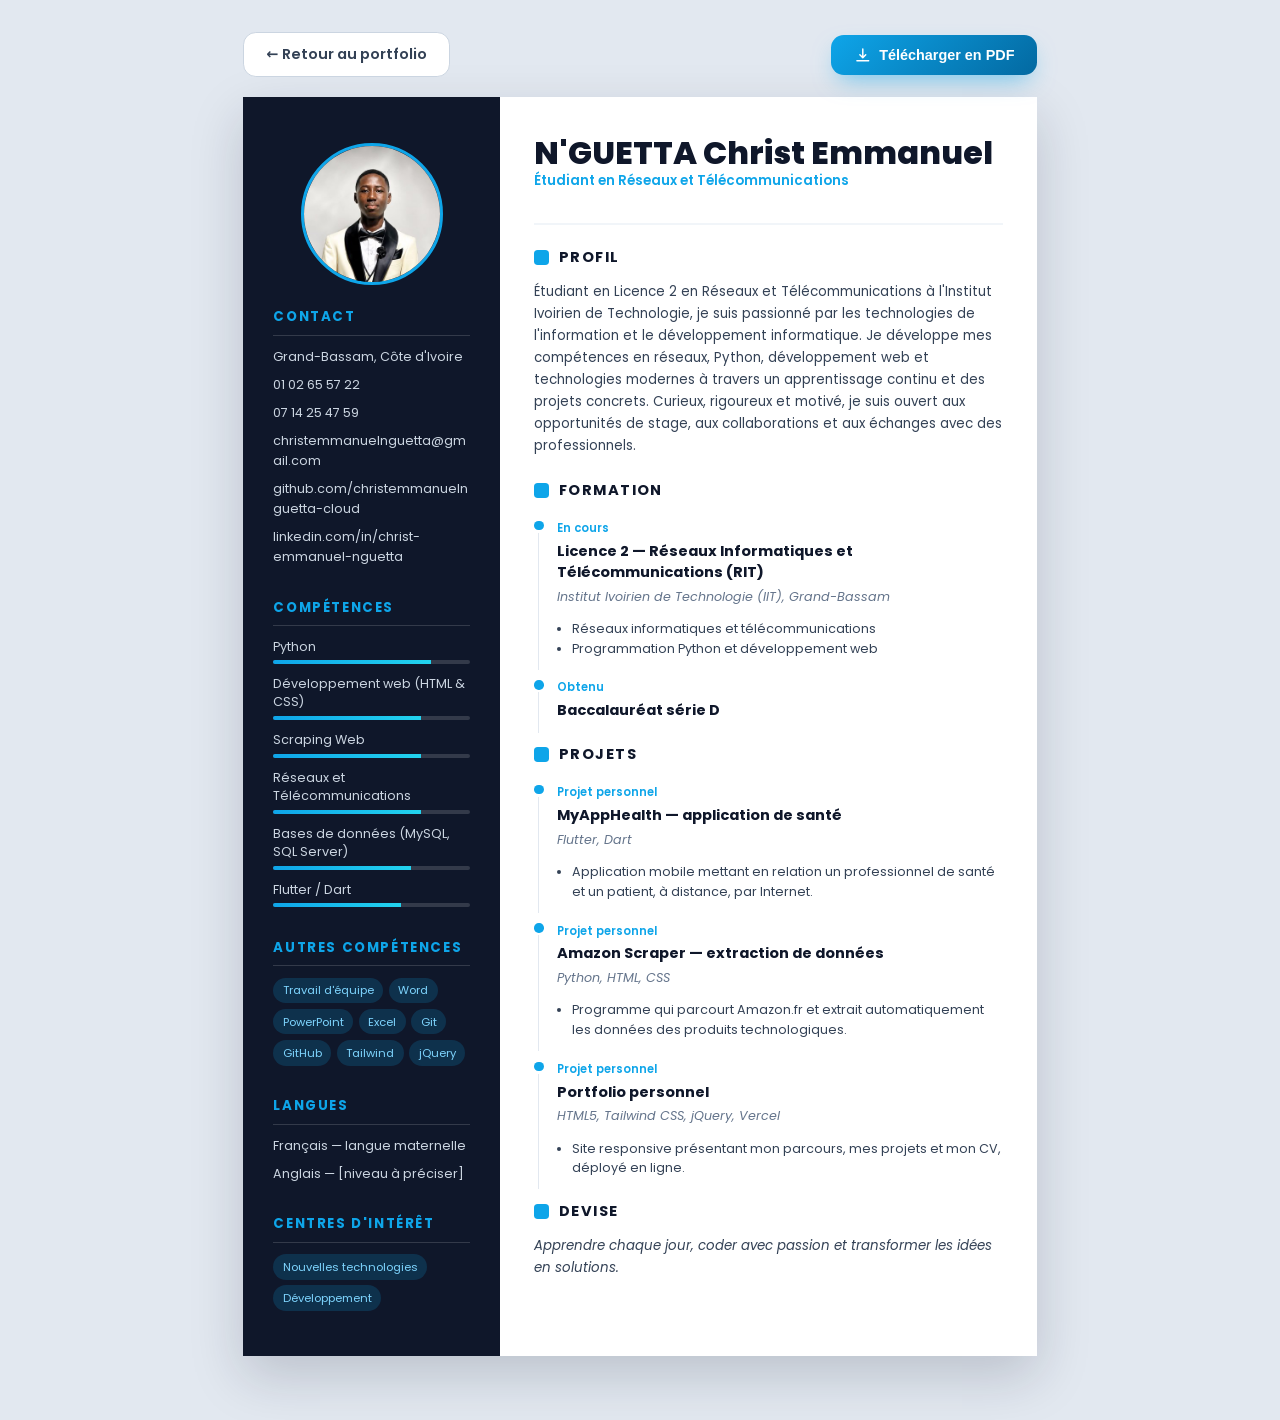
==== cv.html @ ce450143 "Portfolio personnel de N'GUETTA Christ Emmanuel Site responsive en HTML5, CSS3, Tailwind CSS et jQue" ====
<!DOCTYPE html>
<html lang="fr">
<head>
  <meta charset="UTF-8">
  <meta name="viewport" content="width=device-width, initial-scale=1.0">
  <meta name="description" content="Curriculum vitae de N'GUETTA Christ Emmanuel, étudiant en Réseaux et Télécommunications à l'Institut Ivoirien de Technologie.">
  <meta name="theme-color" content="#0f172a">
  <title>CV | N'GUETTA Christ Emmanuel</title>
  <link rel="icon" type="image/svg+xml" href="assets/images/favicon.svg">

  <link rel="preconnect" href="https://fonts.googleapis.com">
  <link rel="preconnect" href="https://fonts.gstatic.com" crossorigin>
  <link href="https://fonts.googleapis.com/css2?family=Poppins:wght@400;500;600;700;800&display=swap" rel="stylesheet">

  <link rel="stylesheet" href="assets/css/cv.css?v=1">
</head>
<body class="page-cv">

  <!-- Icones du site, integrees pour qu'elles s'affichent meme
       quand la page est ouverte directement depuis le disque. -->
  <svg xmlns="http://www.w3.org/2000/svg" style="display:none" aria-hidden="true">
<!-- Chaque icone s'utilise avec <use href="#nom"> -->

  <symbol id="github" viewBox="0 0 24 24">
    <path fill="currentColor" d="M12 .5a12 12 0 00-3.8 23.4c.6.1.8-.3.8-.6v-2c-3.3.7-4-1.6-4-1.6-.6-1.4-1.4-1.8-1.4-1.8-1.1-.8.1-.7.1-.7 1.2.1 1.8 1.2 1.8 1.2 1.1 1.8 2.8 1.3 3.5 1 .1-.8.4-1.3.8-1.6-2.7-.3-5.5-1.3-5.5-5.9 0-1.3.5-2.4 1.2-3.2-.1-.3-.5-1.5.1-3.2 0 0 1-.3 3.3 1.2a11.5 11.5 0 016 0C17.3 4.7 18.3 5 18.3 5c.7 1.7.2 2.9.1 3.2.8.8 1.2 1.9 1.2 3.2 0 4.6-2.8 5.6-5.5 5.9.4.4.8 1.1.8 2.2v3.3c0 .3.2.7.8.6A12 12 0 0012 .5z"/>
  </symbol>

  <symbol id="linkedin" viewBox="0 0 24 24">
    <path fill="currentColor" d="M20.4 20.5h-3.6v-5.6c0-1.3 0-3-1.8-3s-2.1 1.4-2.1 2.9v5.7H9.3V9h3.4v1.6c.5-.9 1.6-1.8 3.4-1.8 3.6 0 4.3 2.4 4.3 5.5v6.2zM5.3 7.4a2.1 2.1 0 110-4.2 2.1 2.1 0 010 4.2zM7.1 20.5H3.5V9h3.6v11.5zM22.2 0H1.8C.8 0 0 .8 0 1.7v20.6c0 .9.8 1.7 1.8 1.7h20.4c1 0 1.8-.8 1.8-1.7V1.7C24 .8 23.2 0 22.2 0z"/>
  </symbol>

  <symbol id="mail" viewBox="0 0 24 24">
    <path fill="none" stroke="currentColor" stroke-width="2" stroke-linecap="round" stroke-linejoin="round" d="M3 8l9 6 9-6M5 19h14a2 2 0 002-2V7a2 2 0 00-2-2H5a2 2 0 00-2 2v10a2 2 0 002 2z"/>
  </symbol>

  <symbol id="lune" viewBox="0 0 24 24">
    <path fill="none" stroke="currentColor" stroke-width="2" stroke-linecap="round" stroke-linejoin="round" d="M21 12.79A9 9 0 1111.21 3 7 7 0 0021 12.79z"/>
  </symbol>

  <symbol id="soleil" viewBox="0 0 24 24">
    <g fill="none" stroke="currentColor" stroke-width="2" stroke-linecap="round">
      <circle cx="12" cy="12" r="5"/>
      <path d="M12 1v2M12 21v2M4.2 4.2l1.4 1.4M18.4 18.4l1.4 1.4M1 12h2M21 12h2M4.2 19.8l1.4-1.4M18.4 5.6l1.4-1.4"/>
    </g>
  </symbol>

  <symbol id="fleche-bas" viewBox="0 0 24 24">
    <path fill="none" stroke="currentColor" stroke-width="2" stroke-linecap="round" stroke-linejoin="round" d="M19 9l-7 7-7-7"/>
  </symbol>

  <symbol id="fleche-haut" viewBox="0 0 24 24">
    <path fill="none" stroke="currentColor" stroke-width="2" stroke-linecap="round" stroke-linejoin="round" d="M5 15l7-7 7 7"/>
  </symbol>

  <symbol id="telecharger" viewBox="0 0 24 24">
    <path fill="none" stroke="currentColor" stroke-width="2" stroke-linecap="round" stroke-linejoin="round" d="M12 4v12m0 0l-4-4m4 4l4-4M4 20h16"/>
  </symbol>

  <symbol id="formation" viewBox="0 0 24 24">
    <g fill="none" stroke="currentColor" stroke-width="2" stroke-linecap="round" stroke-linejoin="round">
      <path d="M12 14l9-5-9-5-9 5 9 5z"/>
      <path d="M12 14v7M5 11.5V16c0 1 3 3 7 3s7-2 7-3v-4.5"/>
    </g>
  </symbol>

  <symbol id="experience" viewBox="0 0 24 24">
    <g fill="none" stroke="currentColor" stroke-width="2" stroke-linecap="round" stroke-linejoin="round">
      <rect x="3" y="7" width="18" height="13" rx="2"/>
      <path d="M8 7V5a2 2 0 012-2h4a2 2 0 012 2v2"/>
    </g>
  </symbol>

  <symbol id="telephone" viewBox="0 0 24 24">
    <path fill="none" stroke="currentColor" stroke-width="2" stroke-linecap="round" stroke-linejoin="round" d="M22 16.9v3a2 2 0 01-2.2 2 19.8 19.8 0 01-8.6-3.1 19.5 19.5 0 01-6-6A19.8 19.8 0 012.1 4.2 2 2 0 014.1 2h3a2 2 0 012 1.7c.1 1 .4 1.9.7 2.8a2 2 0 01-.5 2.1L8.1 9.9a16 16 0 006 6l1.3-1.2a2 2 0 012.1-.5c.9.3 1.8.6 2.8.7a2 2 0 011.7 2z"/>
  </symbol>
  </svg>


  <!-- Barre d'outils : elle n'apparaît pas sur le PDF -->
  <div class="cv-outils ne-pas-imprimer">
    <a href="index.html" class="btn-retour">← Retour au portfolio</a>
    <button id="btn-pdf" type="button" class="btn-principal">
      <svg class="icone" aria-hidden="true"><use href="#telecharger"/></svg>
      Télécharger en PDF
    </button>
  </div>

  <!-- ================= LE CV ================= -->
  <main class="feuille">

    <!-- ---------- Colonne de gauche ---------- -->
    <aside class="cv-cote">
      <img src="assets/images/photo-cv.jpg" alt="Portrait de N'GUETTA Christ Emmanuel" class="cv-photo" width="136" height="136">

      <h2>Contact</h2>
      <ul>
        <li>Grand-Bassam, Côte d'Ivoire</li>
        <li><a href="tel:+2250102655722">01 02 65 57 22</a></li>
        <li><a href="tel:+2250714254759">07 14 25 47 59</a></li>
        <li><a href="mailto:christemmanuelnguetta@gmail.com">christemmanuelnguetta@gmail.com</a></li>
        <li><a href="https://github.com/christemmanuelnguetta-cloud">github.com/christemmanuelnguetta-cloud</a></li>
        <li><a href="https://www.linkedin.com/in/christ-emmanuel-nguetta">linkedin.com/in/christ-emmanuel-nguetta</a></li>
      </ul>

      <h2>Compétences</h2>
      <div class="cv-niveau"><span>Python</span><div><i style="width:80%"></i></div></div>
      <div class="cv-niveau"><span>Développement web (HTML &amp; CSS)</span><div><i style="width:75%"></i></div></div>
      <div class="cv-niveau"><span>Scraping Web</span><div><i style="width:75%"></i></div></div>
      <div class="cv-niveau"><span>Réseaux et Télécommunications</span><div><i style="width:75%"></i></div></div>
      <div class="cv-niveau"><span>Bases de données (MySQL, SQL Server)</span><div><i style="width:70%"></i></div></div>
      <div class="cv-niveau"><span>Flutter / Dart</span><div><i style="width:65%"></i></div></div>

      <h2>Autres compétences</h2>
      <ul class="cv-puces">
        <li>Travail d'équipe</li><li>Word</li><li>PowerPoint</li><li>Excel</li>
        <li>Git</li><li>GitHub</li><li>Tailwind</li><li>jQuery</li>
      </ul>

      <h2>Langues</h2>
      <ul>
        <li>Français — langue maternelle</li>
        <li>Anglais — [niveau à préciser]</li>
      </ul>

      <h2>Centres d'intérêt</h2>
      <ul class="cv-puces">
        <li>Nouvelles technologies</li><li>Développement</li>
      </ul>
    </aside>

    <!-- ---------- Colonne de droite ---------- -->
    <div class="cv-principal">
      <header class="cv-entete">
        <h1>N'GUETTA Christ Emmanuel</h1>
        <p>Étudiant en Réseaux et Télécommunications</p>
      </header>

      <h2>Profil</h2>
      <p>
        Étudiant en Licence 2 en Réseaux et Télécommunications à l'Institut Ivoirien de
        Technologie, je suis passionné par les technologies de l'information et le
        développement informatique. Je développe mes compétences en réseaux, Python,
        développement web et technologies modernes à travers un apprentissage continu et
        des projets concrets. Curieux, rigoureux et motivé, je suis ouvert aux
        opportunités de stage, aux collaborations et aux échanges avec des professionnels.
      </p>

      <h2>Formation</h2>
      <div class="cv-bloc">
        <span class="cv-date">En cours</span>
        <h3>Licence 2 — Réseaux Informatiques et Télécommunications (RIT)</h3>
        <p class="cv-lieu">Institut Ivoirien de Technologie (IIT), Grand-Bassam</p>
        <ul>
          <li>Réseaux informatiques et télécommunications</li>
          <li>Programmation Python et développement web</li>
        </ul>
      </div>
      <div class="cv-bloc">
        <span class="cv-date">Obtenu</span>
        <h3>Baccalauréat série D</h3>
        <!-- Ajoute ici ton lycee : <p class="cv-lieu">Nom du lycee, Ville</p> -->
      </div>

      <h2>Projets</h2>
      <div class="cv-bloc">
        <span class="cv-date">Projet personnel</span>
        <h3>MyAppHealth — application de santé</h3>
        <p class="cv-lieu">Flutter, Dart</p>
        <ul>
          <li>Application mobile mettant en relation un professionnel de santé et un
              patient, à distance, par Internet.</li>
        </ul>
      </div>
      <div class="cv-bloc">
        <span class="cv-date">Projet personnel</span>
        <h3>Amazon Scraper — extraction de données</h3>
        <p class="cv-lieu">Python, HTML, CSS</p>
        <ul>
          <li>Programme qui parcourt Amazon.fr et extrait automatiquement les données
              des produits technologiques.</li>
        </ul>
      </div>
      <div class="cv-bloc">
        <span class="cv-date">Projet personnel</span>
        <h3>Portfolio personnel</h3>
        <p class="cv-lieu">HTML5, Tailwind CSS, jQuery, Vercel</p>
        <ul>
          <li>Site responsive présentant mon parcours, mes projets et mon CV,
              déployé en ligne.</li>
        </ul>
      </div>

      <h2>Devise</h2>
      <p><em>Apprendre chaque jour, coder avec passion et transformer les idées en solutions.</em></p>
    </div>
  </main>

  <script src="assets/js/cv.js?v=1"></script>
</body>
</html>
---- assets/css/cv.css ----
/* =========================================================
   cv.css : mise en page du CV (cv.html)
   Pensée pour l'écran ET pour l'impression / export PDF.
   Format visé : une page A4 (210 x 297 mm).
   ========================================================= */

body.page-cv {
  background: #e2e8f0;
  margin: 0;
  padding: 2rem 1rem 4rem;
  font-family: "Poppins", system-ui, sans-serif;
  color: #334155;
}

/* ---------- Barre d'outils (masquée à l'impression) ---------- */
.cv-outils {
  max-width: 210mm;
  margin: 0 auto 1.25rem;
  display: flex;
  flex-wrap: wrap;
  gap: .75rem;
  justify-content: space-between;
  align-items: center;
}
.cv-outils .btn-principal,
.cv-outils .btn-retour {
  display: inline-flex;
  align-items: center;
  gap: .5rem;
  padding: .7rem 1.4rem;
  border-radius: .8rem;
  font-weight: 600;
  font-size: .9rem;
  border: 0;
  cursor: pointer;
}
.cv-outils .btn-retour {
  background: #fff;
  color: #334155;
  border: 1px solid #cbd5e1;
}
.cv-outils .btn-retour:hover { background: #f1f5f9; }


/* Taille des icones SVG du bouton */
.icone { width: 1.1rem; height: 1.1rem; }

/* Bouton principal de la page CV */
.cv-outils .btn-principal {
  background: linear-gradient(135deg, #0ea5e9, #0369a1);
  color: #fff;
  box-shadow: 0 10px 25px -8px rgba(14, 165, 233, .6);
  transition: transform .2s, box-shadow .2s;
}
.cv-outils .btn-principal:hover {
  transform: translateY(-2px);
  box-shadow: 0 14px 30px -8px rgba(14, 165, 233, .85);
}
.btn-retour { text-decoration: none; transition: background-color .2s; }

/* ---------- La feuille ---------- */
.feuille {
  width: 210mm;
  min-height: 297mm;
  max-width: 100%;
  margin: 0 auto;
  background: #fff;
  box-shadow: 0 20px 50px rgba(15, 23, 42, .18);
  display: grid;
  grid-template-columns: 68mm 1fr;
  overflow: hidden;
}

/* ---------- Colonne de gauche ---------- */
.cv-cote {
  background: #0f172a;
  color: #cbd5e1;
  padding: 12mm 8mm;
}

.cv-photo {
  width: 36mm;
  height: 36mm;
  border-radius: 50%;
  object-fit: cover;
  border: 3px solid #0ea5e9;
  display: block;
  margin: 0 auto 6mm;
}

.cv-cote h2 {
  font-size: 10pt;
  text-transform: uppercase;
  letter-spacing: .12em;
  color: #0ea5e9;
  margin: 8mm 0 3mm;
  padding-bottom: 2mm;
  border-bottom: 1px solid rgba(255, 255, 255, .15);
}
.cv-cote h2:first-of-type { margin-top: 0; }

.cv-cote ul { list-style: none; margin: 0; padding: 0; }
.cv-cote li { font-size: 9.5pt; line-height: 1.6; margin-bottom: 2mm; word-break: break-word; }
.cv-cote a { color: #cbd5e1; text-decoration: none; }
.cv-cote a:hover { color: #fff; text-decoration: underline; }

/* Barres de niveau (statiques, pour l'impression) */
.cv-niveau { margin-bottom: 3mm; }
.cv-niveau span { display: block; font-size: 9.5pt; margin-bottom: 1.2mm; }
.cv-niveau div { height: 4px; background: rgba(255, 255, 255, .15); border-radius: 4px; overflow: hidden; }
.cv-niveau i { display: block; height: 100%; background: linear-gradient(90deg, #0ea5e9, #22d3ee); }

.cv-puces { display: flex; flex-wrap: wrap; gap: 1.5mm; }
.cv-puces li {
  font-size: 8.5pt;
  padding: 1mm 2.5mm;
  border-radius: 999px;
  background: rgba(14, 165, 233, .18);
  color: #7dd3fc;
  margin: 0;
}

/* ---------- Colonne de droite ---------- */
.cv-principal { padding: 10mm 9mm; }

.cv-entete { border-bottom: 2px solid #f1f5f9; padding-bottom: 5mm; margin-bottom: 6mm; }
.cv-entete h1 {
  margin: 0;
  font-size: 24pt;
  font-weight: 800;
  color: #0f172a;
  line-height: 1.1;
}
.cv-entete p {
  margin: 2mm 0 0;
  font-size: 12pt;
  font-weight: 600;
  color: #0ea5e9;
}

.cv-principal h2 {
  display: flex;
  align-items: center;
  gap: 2.5mm;
  font-size: 11pt;
  text-transform: uppercase;
  letter-spacing: .1em;
  color: #0f172a;
  margin: 6mm 0 3.5mm;
}
.cv-principal h2::before {
  content: "";
  width: 4mm;
  height: 4mm;
  border-radius: 1mm;
  background: #0ea5e9;
  flex-shrink: 0;
}
.cv-principal h2:first-of-type { margin-top: 0; }

.cv-principal p { font-size: 10pt; line-height: 1.65; margin: 0 0 3mm; }

/* Blocs formation / expérience */
.cv-bloc { position: relative; padding-left: 6mm; margin-bottom: 4mm; }
.cv-bloc::before {
  content: "";
  position: absolute;
  left: 0;
  top: 1.8mm;
  width: 2.5mm;
  height: 2.5mm;
  border-radius: 50%;
  background: #0ea5e9;
}
.cv-bloc::after {
  content: "";
  position: absolute;
  left: 1.1mm;
  top: 5mm;
  bottom: -3mm;
  width: 1px;
  background: #e2e8f0;
}
.cv-bloc:last-child::after { display: none; }

.cv-bloc .cv-date { font-size: 8.5pt; font-weight: 600; color: #0ea5e9; }
.cv-bloc h3 { margin: .5mm 0 1mm; font-size: 11pt; font-weight: 700; color: #0f172a; }
.cv-bloc .cv-lieu { font-size: 9.5pt; font-style: italic; color: #64748b; }
.cv-bloc ul { margin: 1.5mm 0 0; padding-left: 4mm; }
.cv-bloc li { font-size: 9.5pt; line-height: 1.55; }

.cv-projets { display: grid; grid-template-columns: 1fr 1fr; gap: 3mm; }
.cv-projet { border: 1px solid #e2e8f0; border-radius: 2mm; padding: 3mm; }
.cv-projet h3 { margin: 0 0 1mm; font-size: 10pt; color: #0f172a; }
.cv-projet p { font-size: 8.5pt; line-height: 1.5; margin: 0 0 1.5mm; }
.cv-projet small { font-size: 8pt; color: #0ea5e9; font-weight: 600; }

/* ---------- Téléphone : une seule colonne ---------- */
@media (max-width: 760px) {
  body.page-cv { padding: 1rem .75rem 3rem; }
  .feuille { width: 100%; min-height: 0; grid-template-columns: 1fr; }
  .cv-cote { padding: 8mm 6mm; }
  .cv-principal { padding: 8mm 6mm; }
  .cv-projets { grid-template-columns: 1fr; }
  .cv-entete h1 { font-size: 20pt; }
}

/* ---------- Impression et export PDF ---------- */
@page { size: A4; margin: 0; }

@media print {
  body.page-cv { background: #fff; padding: 0; }
  .cv-outils, .ne-pas-imprimer { display: none !important; }
  .feuille {
    width: 100%;
    min-height: 0;
    margin: 0;
    box-shadow: none;
    grid-template-columns: 68mm 1fr;
  }
  /* Garde les couleurs de fond à l'impression */
  .cv-cote, .cv-puces li, .cv-niveau i, .cv-bloc::before, .cv-principal h2::before {
    -webkit-print-color-adjust: exact;
    print-color-adjust: exact;
  }
  .cv-bloc, .cv-projet { break-inside: avoid; }
  a { text-decoration: none; color: inherit; }
}
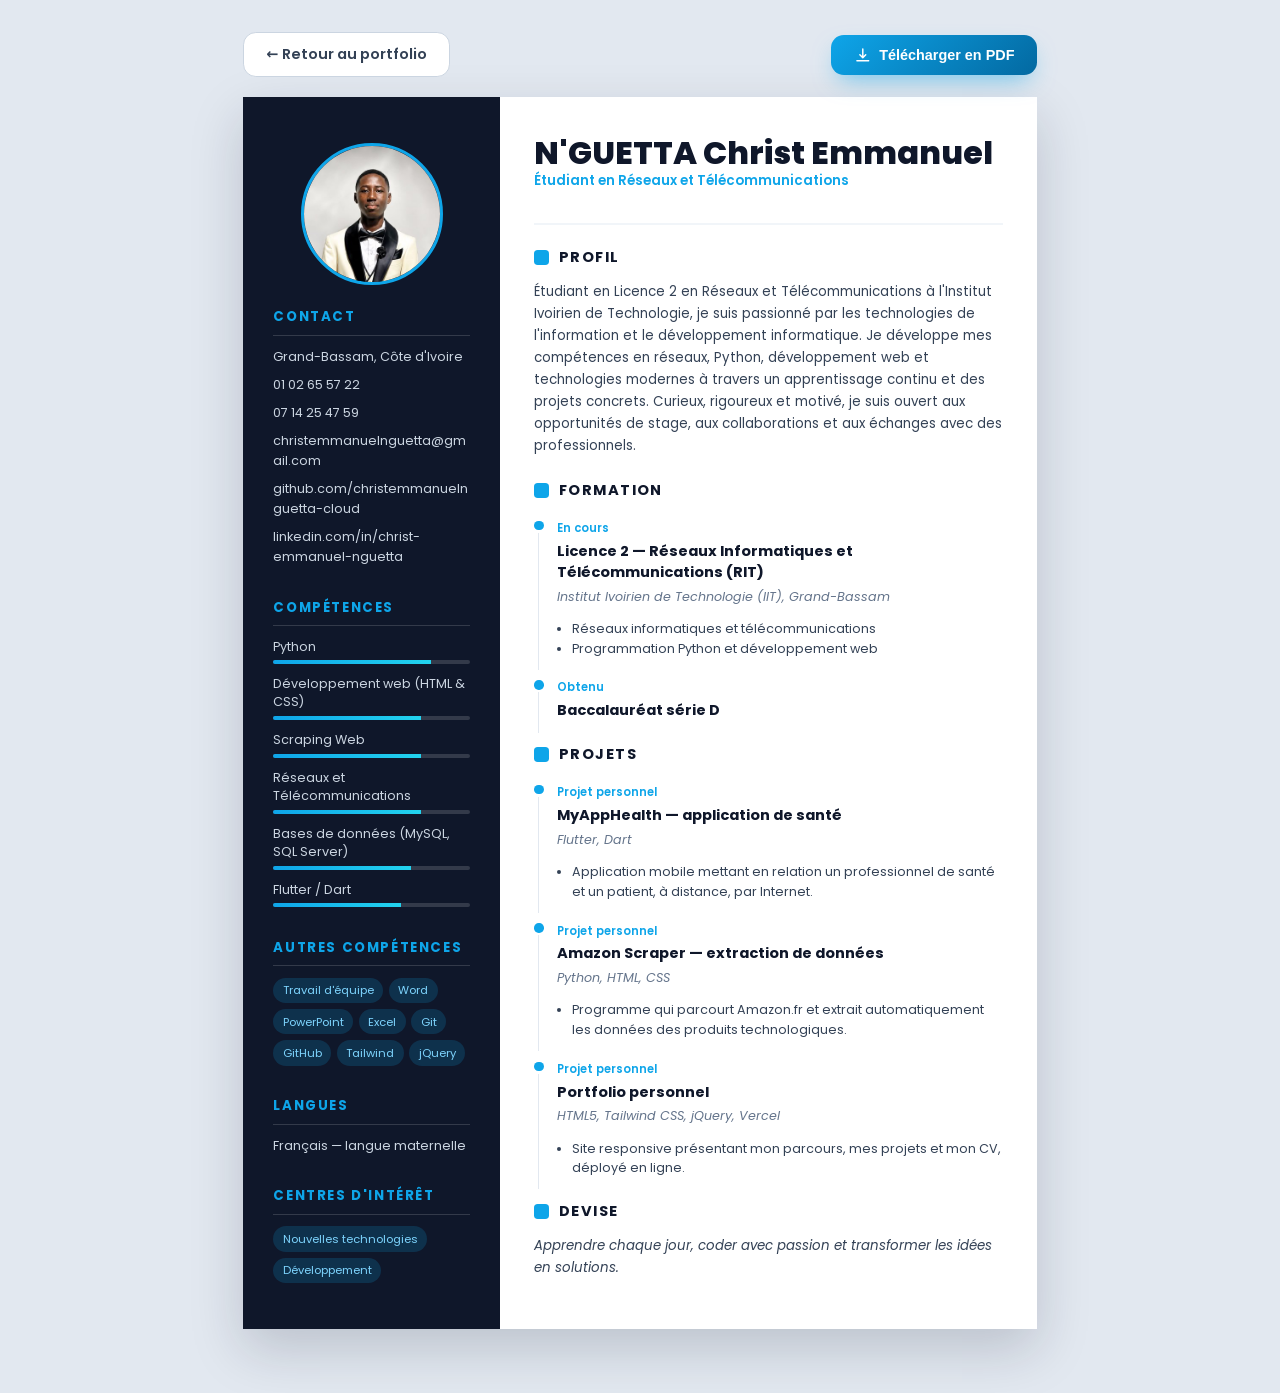
==== commit 66a9e3fd: "CV : retirer l'anglais de la rubrique Langues Ne garder que le français comme langue maternelle, dan" ====
--- a/cv.html
+++ b/cv.html
@@ -119,7 +119,6 @@
       <h2>Langues</h2>
       <ul>
         <li>Français — langue maternelle</li>
-        <li>Anglais — [niveau à préciser]</li>
       </ul>
 
       <h2>Centres d'intérêt</h2>
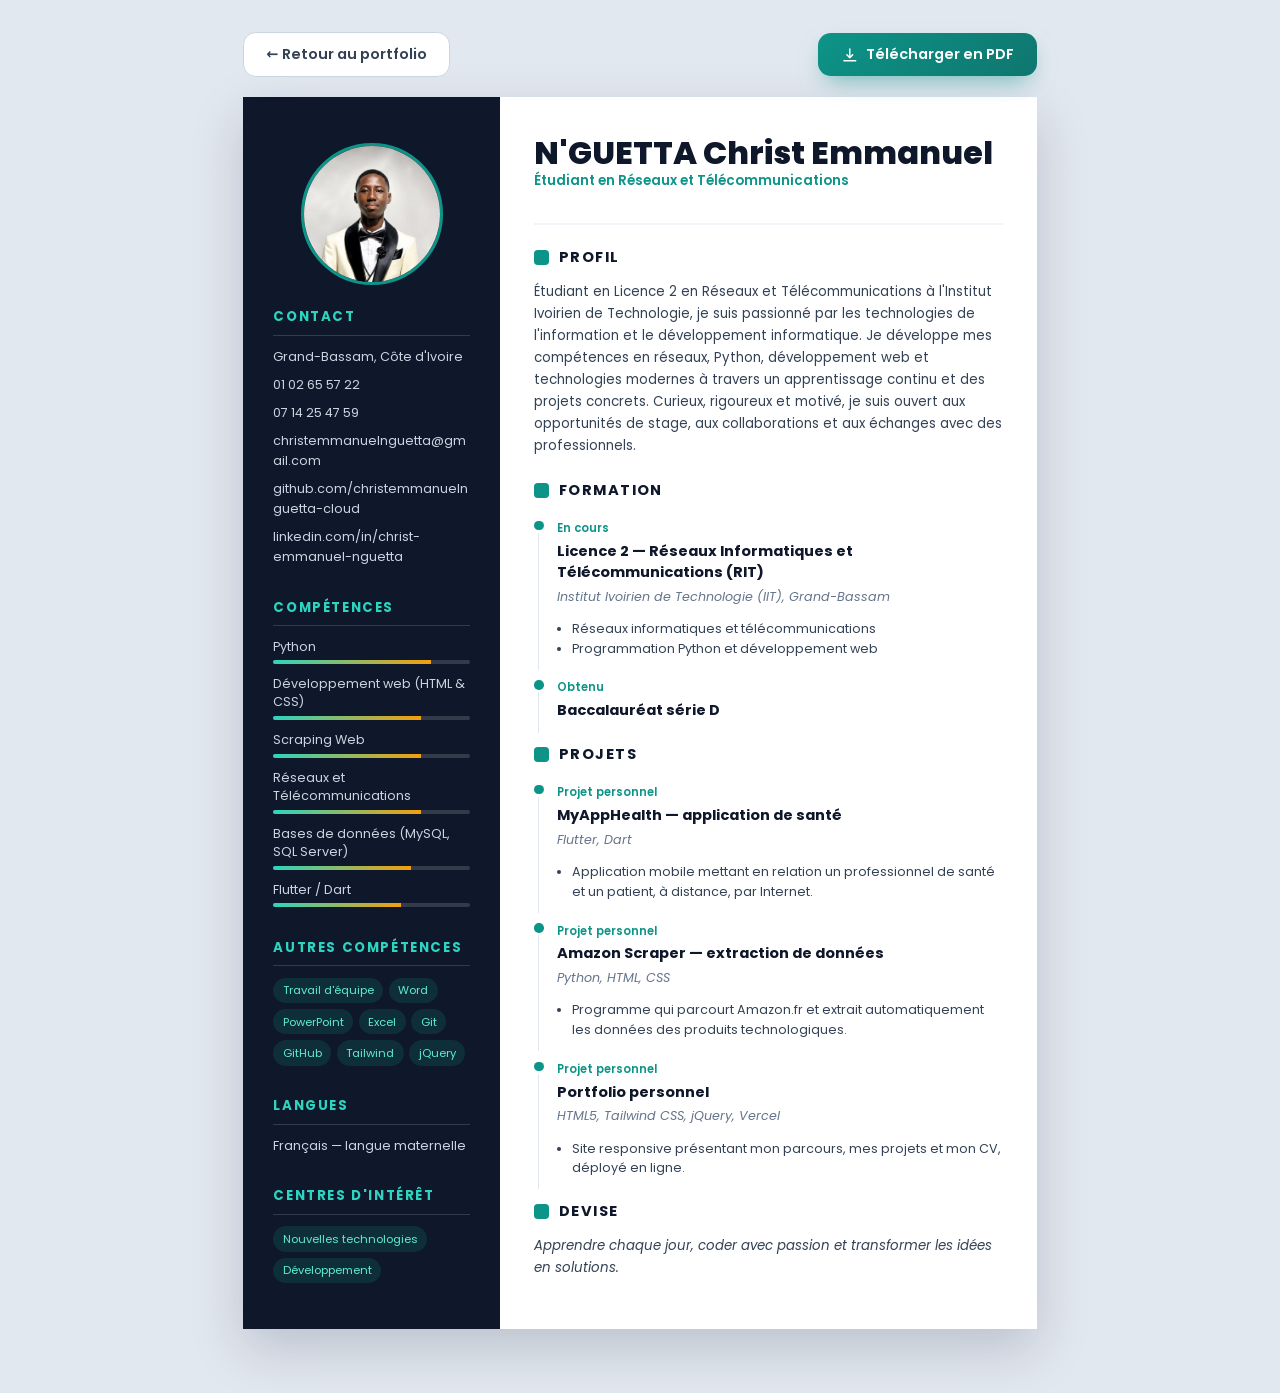
==== commit 9cd25f71: "CV téléchargeable en PDF et nouvelle palette de couleurs - Ajout du vrai fichier assets/docs/cv.pdf " ====
--- a/cv.html
+++ b/cv.html
@@ -12,7 +12,7 @@
   <link rel="preconnect" href="https://fonts.gstatic.com" crossorigin>
   <link href="https://fonts.googleapis.com/css2?family=Poppins:wght@400;500;600;700;800&display=swap" rel="stylesheet">
 
-  <link rel="stylesheet" href="assets/css/cv.css?v=1">
+  <link rel="stylesheet" href="assets/css/cv.css?v=2">
 </head>
 <body class="page-cv">
 
@@ -79,10 +79,10 @@
   <!-- Barre d'outils : elle n'apparaît pas sur le PDF -->
   <div class="cv-outils ne-pas-imprimer">
     <a href="index.html" class="btn-retour">← Retour au portfolio</a>
-    <button id="btn-pdf" type="button" class="btn-principal">
+    <a href="assets/docs/cv.pdf" download="CV-NGUETTA-Christ-Emmanuel.pdf" class="btn-principal">
       <svg class="icone" aria-hidden="true"><use href="#telecharger"/></svg>
       Télécharger en PDF
-    </button>
+    </a>
   </div>
 
   <!-- ================= LE CV ================= -->
@@ -194,6 +194,5 @@
     </div>
   </main>
 
-  <script src="assets/js/cv.js?v=1"></script>
 </body>
 </html>
--- a/assets/css/cv.css
+++ b/assets/css/cv.css
@@ -33,6 +33,7 @@
   font-size: .9rem;
   border: 0;
   cursor: pointer;
+  text-decoration: none;
 }
 .cv-outils .btn-retour {
   background: #fff;
@@ -47,14 +48,14 @@
 
 /* Bouton principal de la page CV */
 .cv-outils .btn-principal {
-  background: linear-gradient(135deg, #0ea5e9, #0369a1);
+  background: linear-gradient(135deg, #0d9488, #0f766e);
   color: #fff;
-  box-shadow: 0 10px 25px -8px rgba(14, 165, 233, .6);
+  box-shadow: 0 10px 25px -8px rgba(13, 148, 136, .6);
   transition: transform .2s, box-shadow .2s;
 }
 .cv-outils .btn-principal:hover {
   transform: translateY(-2px);
-  box-shadow: 0 14px 30px -8px rgba(14, 165, 233, .85);
+  box-shadow: 0 14px 30px -8px rgba(13, 148, 136, .85);
 }
 .btn-retour { text-decoration: none; transition: background-color .2s; }
 
@@ -83,7 +84,7 @@
   height: 36mm;
   border-radius: 50%;
   object-fit: cover;
-  border: 3px solid #0ea5e9;
+  border: 3px solid #0d9488;
   display: block;
   margin: 0 auto 6mm;
 }
@@ -92,7 +93,7 @@
   font-size: 10pt;
   text-transform: uppercase;
   letter-spacing: .12em;
-  color: #0ea5e9;
+  color: #2dd4bf;
   margin: 8mm 0 3mm;
   padding-bottom: 2mm;
   border-bottom: 1px solid rgba(255, 255, 255, .15);
@@ -108,15 +109,15 @@
 .cv-niveau { margin-bottom: 3mm; }
 .cv-niveau span { display: block; font-size: 9.5pt; margin-bottom: 1.2mm; }
 .cv-niveau div { height: 4px; background: rgba(255, 255, 255, .15); border-radius: 4px; overflow: hidden; }
-.cv-niveau i { display: block; height: 100%; background: linear-gradient(90deg, #0ea5e9, #22d3ee); }
+.cv-niveau i { display: block; height: 100%; background: linear-gradient(90deg, #2dd4bf, #f59e0b); }
 
 .cv-puces { display: flex; flex-wrap: wrap; gap: 1.5mm; }
 .cv-puces li {
   font-size: 8.5pt;
   padding: 1mm 2.5mm;
   border-radius: 999px;
-  background: rgba(14, 165, 233, .18);
-  color: #7dd3fc;
+  background: rgba(13, 148, 136, .18);
+  color: #5eead4;
   margin: 0;
 }
 
@@ -135,7 +136,7 @@
   margin: 2mm 0 0;
   font-size: 12pt;
   font-weight: 600;
-  color: #0ea5e9;
+  color: #0d9488;
 }
 
 .cv-principal h2 {
@@ -153,7 +154,7 @@
   width: 4mm;
   height: 4mm;
   border-radius: 1mm;
-  background: #0ea5e9;
+  background: #0d9488;
   flex-shrink: 0;
 }
 .cv-principal h2:first-of-type { margin-top: 0; }
@@ -170,7 +171,7 @@
   width: 2.5mm;
   height: 2.5mm;
   border-radius: 50%;
-  background: #0ea5e9;
+  background: #0d9488;
 }
 .cv-bloc::after {
   content: "";
@@ -183,7 +184,7 @@
 }
 .cv-bloc:last-child::after { display: none; }
 
-.cv-bloc .cv-date { font-size: 8.5pt; font-weight: 600; color: #0ea5e9; }
+.cv-bloc .cv-date { font-size: 8.5pt; font-weight: 600; color: #0d9488; }
 .cv-bloc h3 { margin: .5mm 0 1mm; font-size: 11pt; font-weight: 700; color: #0f172a; }
 .cv-bloc .cv-lieu { font-size: 9.5pt; font-style: italic; color: #64748b; }
 .cv-bloc ul { margin: 1.5mm 0 0; padding-left: 4mm; }
@@ -193,7 +194,7 @@
 .cv-projet { border: 1px solid #e2e8f0; border-radius: 2mm; padding: 3mm; }
 .cv-projet h3 { margin: 0 0 1mm; font-size: 10pt; color: #0f172a; }
 .cv-projet p { font-size: 8.5pt; line-height: 1.5; margin: 0 0 1.5mm; }
-.cv-projet small { font-size: 8pt; color: #0ea5e9; font-weight: 600; }
+.cv-projet small { font-size: 8pt; color: #0d9488; font-weight: 600; }
 
 /* ---------- Téléphone : une seule colonne ---------- */
 @media (max-width: 760px) {
@@ -225,4 +226,21 @@
   }
   .cv-bloc, .cv-projet { break-inside: avoid; }
   a { text-decoration: none; color: inherit; }
-}
+
+  /* Version compacte : tout le CV tient sur une seule page A4 */
+  .feuille { height: 296mm; overflow: visible; }
+  .cv-cote { padding: 9mm 7mm; }
+  .cv-photo { width: 32mm; height: 32mm; margin-bottom: 4mm; }
+  .cv-cote h2 { margin: 5mm 0 2mm; padding-bottom: 1.5mm; font-size: 9.5pt; }
+  .cv-cote li { font-size: 9pt; line-height: 1.45; margin-bottom: 1.5mm; }
+  .cv-niveau { margin-bottom: 2.2mm; }
+  .cv-niveau span { font-size: 9pt; margin-bottom: .8mm; }
+  .cv-puces li { font-size: 8pt; padding: .7mm 2.2mm; margin: 0; }
+  .cv-principal { padding: 8mm 8mm; }
+  .cv-entete { padding-bottom: 3.5mm; margin-bottom: 4mm; }
+  .cv-entete h1 { font-size: 22pt; }
+  .cv-principal h2 { margin: 4.5mm 0 2.5mm; font-size: 10.5pt; }
+  .cv-principal p { font-size: 9.5pt; line-height: 1.5; margin-bottom: 2mm; }
+  .cv-bloc { margin-bottom: 3mm; }
+  .cv-bloc li { font-size: 9pt; line-height: 1.45; }
+}
